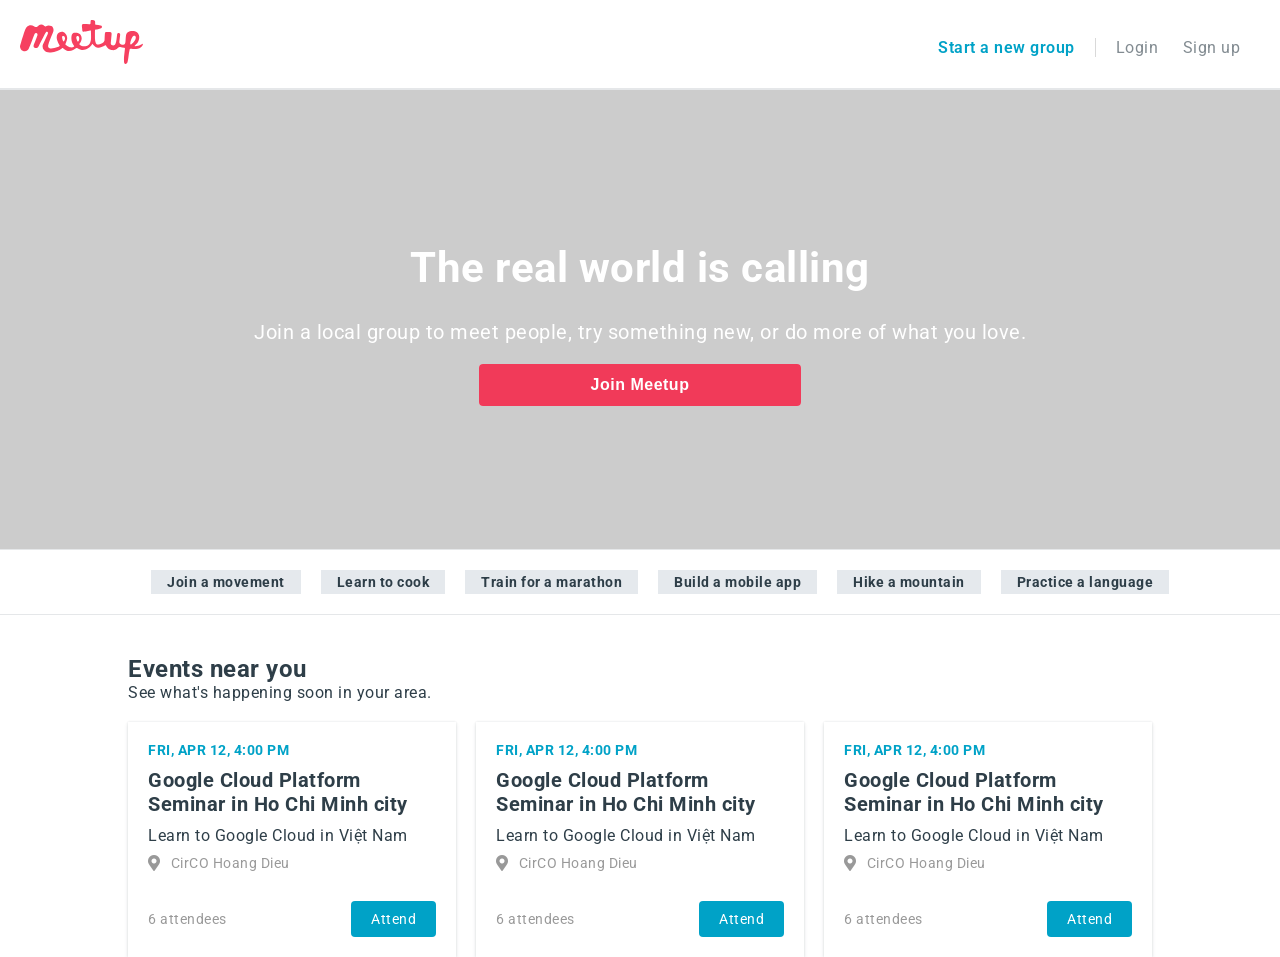
==== index.html @ f7a6c3ff "Built 1/3 Meetup" ====
<!DOCTYPE html>
<html lang="en">

<head>
    <meta charset="UTF-8">
    <meta name="viewport" content="width=device-width, initial-scale=1.0">
    <meta http-equiv="X-UA-Compatible" content="ie=edge">
    <title>Document</title>
    <link rel="stylesheet" href="https://use.fontawesome.com/releases/v5.8.1/css/all.css"
        integrity="sha384-50oBUHEmvpQ+1lW4y57PTFmhCaXp0ML5d60M1M7uH2+nqUivzIebhndOJK28anvf" crossorigin="anonymous">
    <link href="https://fonts.googleapis.com/css?family=Roboto" rel="stylesheet">
    <link rel="stylesheet" href="./style.css">
</head>

<body>
    <div class="nav-bar">
        <div class="logo">
            <img src="./lib/img/logo--script.004ada05.svg" alt="">
        </div>
        <div class="nav-item">
            <div class="nav-link">
                <a href="">Start a new group</a>
            </div>
            <div class="nav-login">
                <a href="">Login</a>
                <a href="">Sign up</a>
            </div>
        </div>
    </div>

    <div class="call-to-action">
        <video autoplay muted loop>
            <source src="https://www.meetup.com/mu_static/en-US/video.dddafbfe.mp4">
        </video>
        <div class="overlay">
        </div>
        <div class="call">
            <h1>The real world is calling</h1>
            <h3>Join a local group to meet people, try something new, or do more of what you love.</h3>
            <button class="action">
                <a href="">Join Meetup</a>
            </button>
        </div>
    </div>

    <div class="explore">
        <ul>
            <li><a href="">Join a movement</a></li>
            <li><a href="">Learn to cook</a></li>
            <li><a href="">Train for a marathon</a></li>
            <li><a href="">Build a mobile app</a></li>
            <li><a href="">Hike a mountain</a></li>
            <li><a href="">Practice a language</a></li>
        </ul>
    </div>

    <div class="container">
        <div class="event">
            <h2>Events near you</h2>
            <span>See what's happening soon in your area.</span>
            <div class="event-item">
                <div class="item">
                    <h3 class="date">fri, apr 12, 4:00 pm</h2>
                    <h2>Google Cloud Platform Seminar in Ho Chi Minh city</h2>
                    <p>Learn to Google Cloud in Việt Nam</p>
                    <div class="location">
                        <i class="fas fa-map-marker-alt"></i>
                        <p>CirCO Hoang Dieu</p>
                    </div>
                    <div class="attend">
                        <p>6 attendees</p>
                        <a href="">Attend</a>
                    </div>
                </div>
                <div class="item">
                    <h3 class="date">fri, apr 12, 4:00 pm</h2>
                    <h2>Google Cloud Platform Seminar in Ho Chi Minh city</h2>
                    <p>Learn to Google Cloud in Việt Nam</p>
                    <div class="location">
                        <i class="fas fa-map-marker-alt"></i>
                        <p>CirCO Hoang Dieu</p>
                    </div>
                    <div class="attend">
                        <p>6 attendees</p>
                        <a href="">Attend</a>
                    </div>
                </div>
                <div class="item">
                    <h3 class="date">fri, apr 12, 4:00 pm</h2>
                    <h2>Google Cloud Platform Seminar in Ho Chi Minh city</h2>
                    <p>Learn to Google Cloud in Việt Nam</p>
                    <div class="location">
                        <i class="fas fa-map-marker-alt"></i>
                        <p>CirCO Hoang Dieu</p>
                    </div>
                    <div class="attend">
                        <p>6 attendees</p>
                        <a href="">Attend</a>
                    </div>
                </div>
            </div>
        </div>
    </div>
</body>

</html>
---- style.css ----
* {
    box-sizing: border-box;
}
body {
    font-family: 'Roboto', sans-serif;
    font-size: 16px;
    margin: 0;
    padding: 0;
    letter-spacing: 0.5px;
    color: #2e3e48;
}

.nav-bar {
    display: flex;
    padding: 20px;
    justify-content: space-between;
    align-items: center;
    border-bottom: 2px solid #E5E7E9;
}

.logo img {
    height: 44px;
}

.nav-item {
    display: flex;
    height: 25px;
    align-items: flex-end;
}

.nav-item a {
    text-decoration: none;
    display: inline-block;
    color: rgba(46,62,72,.6);
    padding: 0 20px;
}

.nav-link {
    border-right: 1px solid rgba(0, 0, 0, 0.15);
}

.nav-link  a {
    color: #00a2c7;
    font-weight: 600;  
}

.nav-link  a:active {
    color: #00a2c7;
}

.nav-login a:first-child {
    padding-right: 0;
}

.nav-login a:hover {
    color: #00a2c7;
}

.call-to-action {
    height: 460px;
    overflow: hidden;
    position: relative;
    border-bottom: 1px solid #E5E7E9;
}

video {
    width: 100%;
    height: auto;
}

.overlay {
    position: absolute;
    top: 0;
    left: 0;
    width: 100%;
    height: 100%;
    background: rgba(0, 0, 0, 0.2);
}

.call-to-action .call {
    position: absolute;
    top: 125px;
    left: 0;
    color: white;
    text-align: center;
    width: 100%;
}

.call-to-action .call h1 {
    font-size: 42px;
}

.call-to-action .call h3 {
    font-size: 20px;
    font-weight: normal;
}

.call-to-action .call a {
    text-decoration: none;
    color: white;
    font-size: 16px;
    display: block;
    padding: 12px 112px;
    background-color: #f13a59;
    border-radius: 4px;
    font-weight: 600;
    letter-spacing: 0.5px;
    transition: 250ms all;
}

.call-to-action .call a:hover {
    background-color: #e81035;
}

.action {
    padding: 0;
    margin: 0;
    border: none;
    border-radius: 4px;
}

.explore {
    padding: 20px 0;
    border-bottom: 1px solid #E5E7E9;

}

.explore ul {
    display: flex;
    list-style: none;
    justify-content: center;
    margin: 0;
}

.explore ul li a {
    text-decoration: none;
    color: #2e3e48;
    display: block;
    background: #E5E9ED;
    font-size: 14px;
    font-weight: bold;
    padding: 4px 16px;
    margin: 0 10px;
    transition: 250ms all;
}

.explore ul li a:hover {
    background: rgba(41,77,107,.17);
}

.container {
    width: 80%;
    margin: 0 auto;
    margin-top: 40px;
}
.event h2, .event h3 {
    margin: 0;
}

.event-item {
    display: flex;
    margin-top: 20px;
}

.event-item .item {
    padding: 20px 20px;
    transition: 250ms all;
    cursor: pointer;
    box-shadow: 0 0 2px 0 rgba(46,62,72,.12), 0 2px 4px 0 rgba(46,62,72,.12);
}

.event-item .item:hover {
    transform: translateY(-1px);
    box-shadow: 0 0 4px 0 rgba(46,62,72,.12), 0 4px 12px 0 rgba(46,62,72,.12);
}

.event-item .item h3 {
    color: #00a2c7;
    font-size: 14px;
    text-transform: uppercase;
}

.event-item .item h2 {
    font-size: 20px;
    margin-top: 10px;
}

.event-item .item p {
    margin: 10px 0;
}
.location {
    display: flex;
    color: rgba(0, 0, 0, 0.4);
}

.location i {
    margin-right: 10px;
}

.location p {
    margin: 0 !important;
    font-size: 14px;
}

.event-item .item:nth-child(2) {
    margin: 0 20px;
}

.attend {
    display: flex;
    color: rgba(0, 0, 0, 0.4);
    justify-content: space-between;
    margin-top: 30px;
    align-items: center;
}

.attend p {
    margin: 0 !important;
    font-size: 14px;
}

.attend a {
    text-decoration: none;
    color: white;
    display: block;
    padding: 10px 20px;
    background-color: #00a2c7;
    border-radius: 4px;
    font-size: 14px;
    transition: 250ms all;
}

.attend a:hover {
    background-color: #008dae;
}
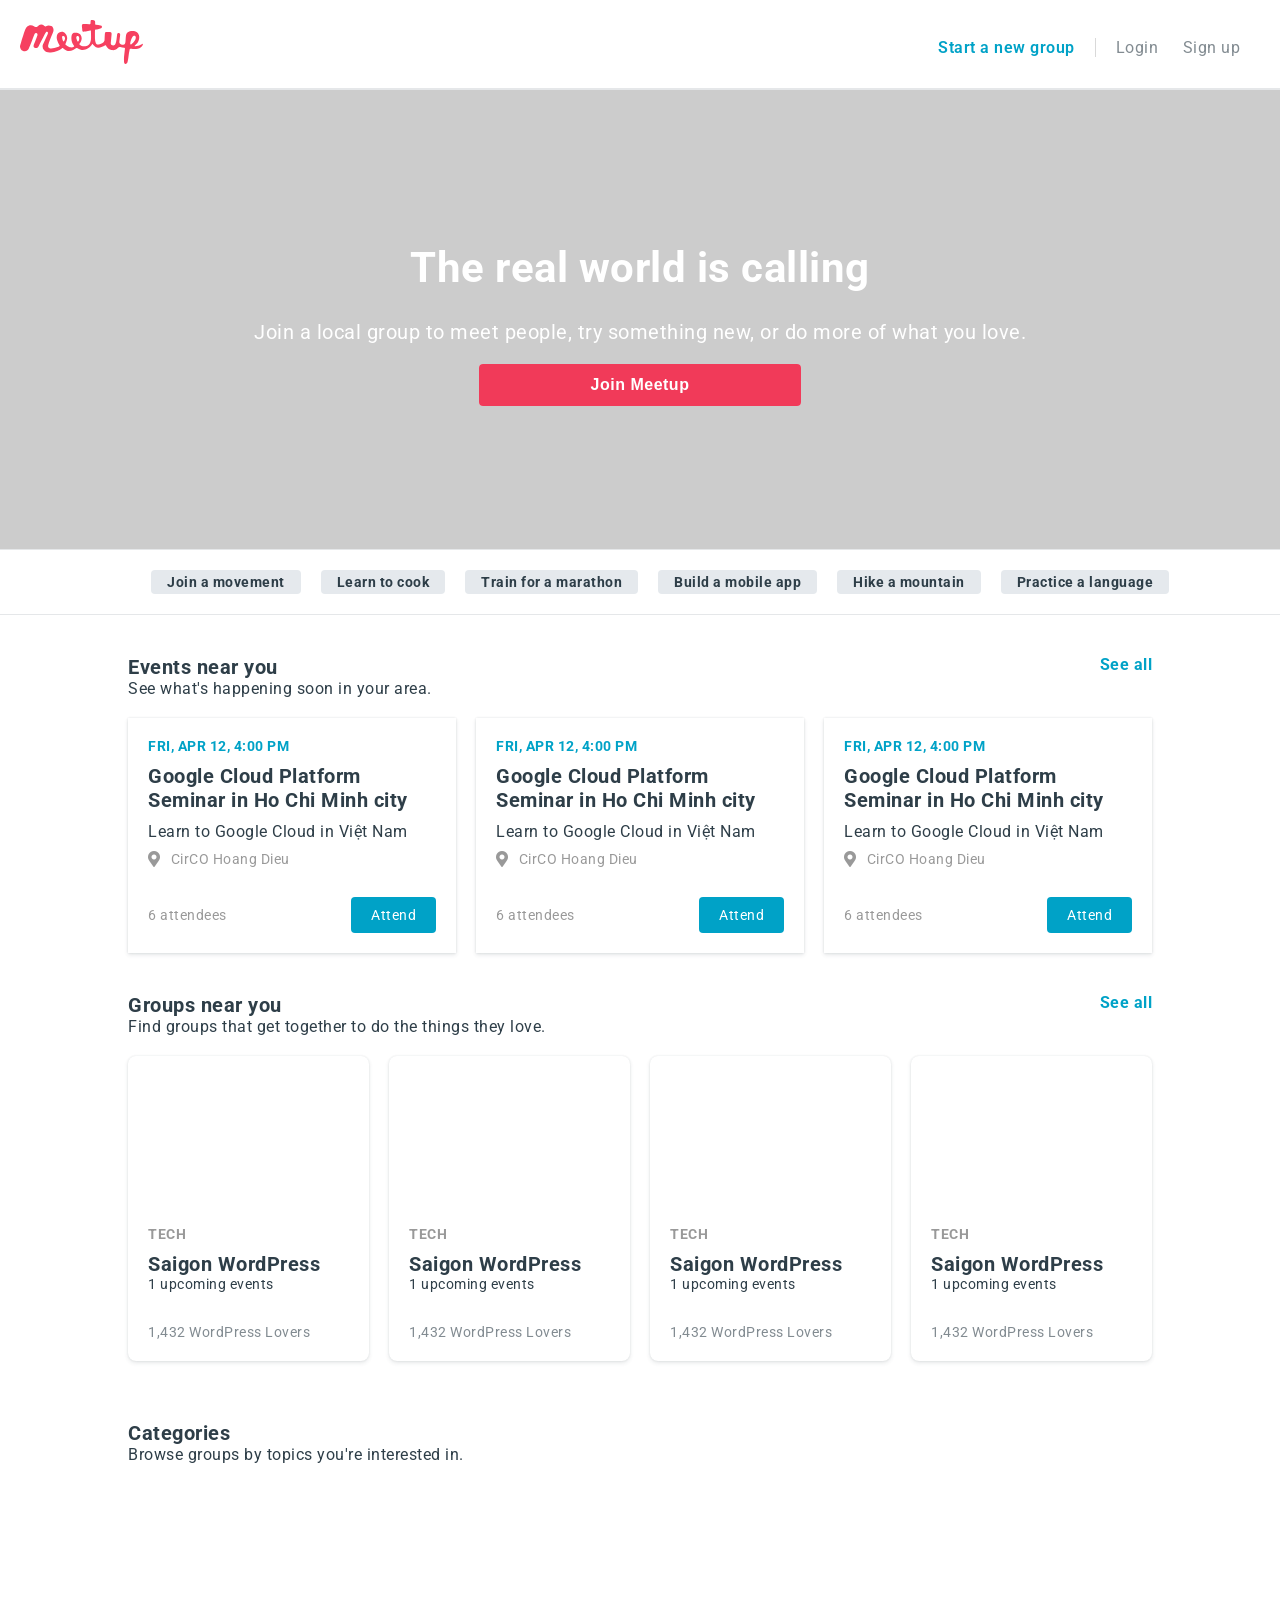
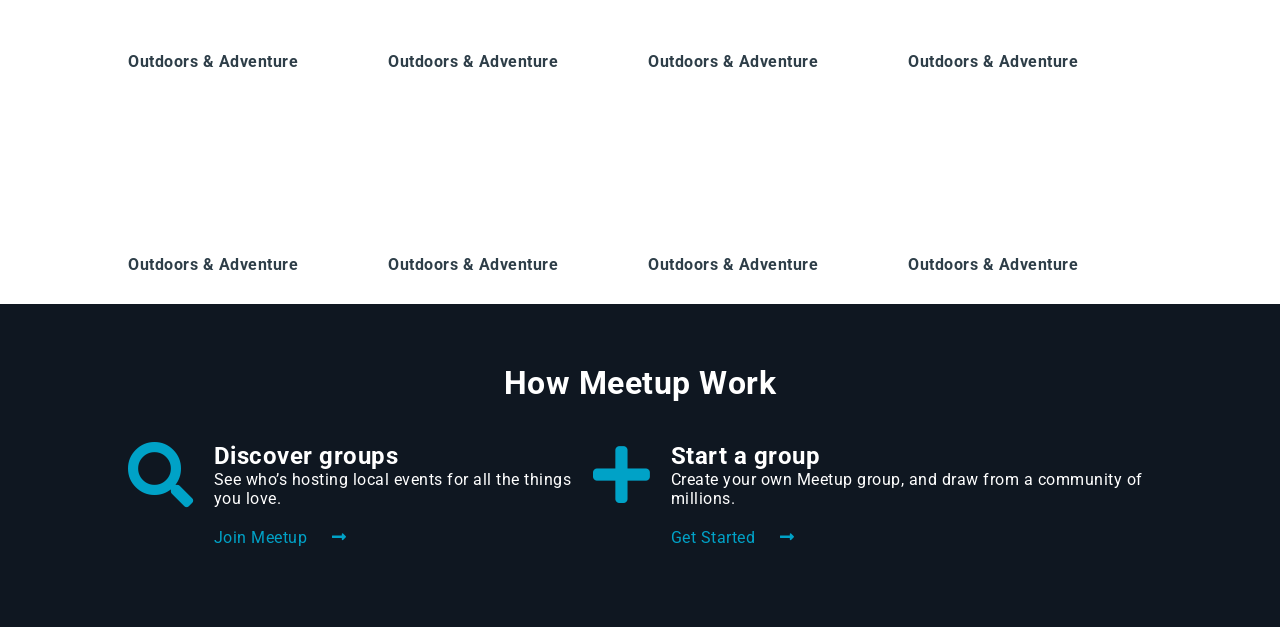
==== commit 416612f6: "built 2/3 meetup" ====
--- a/index.html
+++ b/index.html
@@ -61,42 +61,173 @@
             <div class="event-item">
                 <div class="item">
                     <h3 class="date">fri, apr 12, 4:00 pm</h2>
-                    <h2>Google Cloud Platform Seminar in Ho Chi Minh city</h2>
-                    <p>Learn to Google Cloud in Việt Nam</p>
-                    <div class="location">
-                        <i class="fas fa-map-marker-alt"></i>
-                        <p>CirCO Hoang Dieu</p>
-                    </div>
-                    <div class="attend">
-                        <p>6 attendees</p>
-                        <a href="">Attend</a>
-                    </div>
+                        <h2>Google Cloud Platform Seminar in Ho Chi Minh city</h2>
+                        <p>Learn to Google Cloud in Việt Nam</p>
+                        <div class="location">
+                            <i class="fas fa-map-marker-alt"></i>
+                            <p>CirCO Hoang Dieu</p>
+                        </div>
+                        <div class="attend">
+                            <p>6 attendees</p>
+                            <a href="">Attend</a>
+                        </div>
                 </div>
                 <div class="item">
                     <h3 class="date">fri, apr 12, 4:00 pm</h2>
-                    <h2>Google Cloud Platform Seminar in Ho Chi Minh city</h2>
-                    <p>Learn to Google Cloud in Việt Nam</p>
-                    <div class="location">
-                        <i class="fas fa-map-marker-alt"></i>
-                        <p>CirCO Hoang Dieu</p>
-                    </div>
-                    <div class="attend">
-                        <p>6 attendees</p>
-                        <a href="">Attend</a>
-                    </div>
+                        <h2>Google Cloud Platform Seminar in Ho Chi Minh city</h2>
+                        <p>Learn to Google Cloud in Việt Nam</p>
+                        <div class="location">
+                            <i class="fas fa-map-marker-alt"></i>
+                            <p>CirCO Hoang Dieu</p>
+                        </div>
+                        <div class="attend">
+                            <p>6 attendees</p>
+                            <a href="">Attend</a>
+                        </div>
                 </div>
                 <div class="item">
                     <h3 class="date">fri, apr 12, 4:00 pm</h2>
-                    <h2>Google Cloud Platform Seminar in Ho Chi Minh city</h2>
-                    <p>Learn to Google Cloud in Việt Nam</p>
-                    <div class="location">
-                        <i class="fas fa-map-marker-alt"></i>
-                        <p>CirCO Hoang Dieu</p>
-                    </div>
-                    <div class="attend">
-                        <p>6 attendees</p>
-                        <a href="">Attend</a>
-                    </div>
+                        <h2>Google Cloud Platform Seminar in Ho Chi Minh city</h2>
+                        <p>Learn to Google Cloud in Việt Nam</p>
+                        <div class="location">
+                            <i class="fas fa-map-marker-alt"></i>
+                            <p>CirCO Hoang Dieu</p>
+                        </div>
+                        <div class="attend">
+                            <p>6 attendees</p>
+                            <a href="">Attend</a>
+                        </div>
+                </div>
+            </div>
+            <a href="#" class="see-all">See all</a>
+        </div>
+
+        <div class="group">
+            <h2>Groups near you</h2>
+            <span>Find groups that get together to do the things they love.</span>
+            <div class="group-item">
+                <div class="item">
+                    <div class="img"></div>
+                    <div class="content">
+                        <h3>TECH</h3>
+                        <h2>Saigon WordPress</h2>
+                        <p>1 upcoming events</p>
+                        <span>1,432 WordPress Lovers</span>
+                    </div>
+                </div>
+                <div class="item">
+                    <div class="img"></div>
+                    <div class="content">
+                        <h3>TECH</h3>
+                        <h2>Saigon WordPress</h2>
+                        <p>1 upcoming events</p>
+                        <span>1,432 WordPress Lovers</span>
+                    </div>
+                </div>
+                <div class="item">
+                    <div class="img"></div>
+                    <div class="content">
+                        <h3>TECH</h3>
+                        <h2>Saigon WordPress</h2>
+                        <p>1 upcoming events</p>
+                        <span>1,432 WordPress Lovers</span>
+                    </div>
+                </div>
+                <div class="item">
+                    <div class="img"></div>
+                    <div class="content">
+                        <h3>TECH</h3>
+                        <h2>Saigon WordPress</h2>
+                        <p>1 upcoming events</p>
+                        <span>1,432 WordPress Lovers</span>
+                    </div>
+                </div>
+            </div>
+            <a href="#" class="see-all">See all</a>
+        </div>
+        <div class="categories">
+            <h2>Categories</h2>
+            <span>Browse groups by topics you're interested in.</span>
+            <div class="categories-item">
+                <div class="item">
+                    <div class="img"
+                        style="background-image: url('https://secure.meetupstatic.com/photos/event/2/e/a/7/600_450131943.jpeg')">
+                    </div>
+                    <h3>Outdoors & Adventure</h3>
+                </div>
+                <div class="item">
+                    <div class="img"
+                        style="background-image: url('https://secure.meetupstatic.com/photos/event/2/e/a/d/600_450131949.jpeg')">
+                    </div>
+                    <h3>Outdoors & Adventure</h3>
+                </div>
+                <div class="item">
+                    <div class="img"
+                        style="background-image: url('https://secure.meetupstatic.com/photos/event/2/e/9/c/600_450131932.jpeg')">
+                    </div>
+                    <h3>Outdoors & Adventure</h3>
+                </div>
+                <div class="item">
+                    <div class="img"
+                        style="background-image: url('https://secure.meetupstatic.com/photos/event/2/e/a/e/600_450131950.jpeg')">
+                    </div>
+                    <h3>Outdoors & Adventure</h3>
+                </div>
+                <div class="item">
+                    <div class="img"
+                        style="background-image: url('https://secure.meetupstatic.com/photos/event/2/e/a/c/600_450131948.jpeg')">
+                    </div>
+                    <h3>Outdoors & Adventure</h3>
+                </div>
+                <div class="item">
+                    <div class="img"
+                        style="background-image: url('https://secure.meetupstatic.com/photos/event/2/e/a/5/600_450131941.jpeg')">
+                    </div>
+                    <h3>Outdoors & Adventure</h3>
+                </div>
+                <div class="item">
+                    <div class="img"
+                        style="background-image: url('https://secure.meetupstatic.com/photos/event/2/e/a/4/600_450131940.jpeg')">
+                    </div>
+                    <h3>Outdoors & Adventure</h3>
+                </div>
+                <div class="item">
+                    <div class="img"
+                        style="background-image: url('https://secure.meetupstatic.com/photos/event/2/e/8/8/600_450131912.jpeg')">
+                    </div>
+                    <h3>Outdoors & Adventure</h3>
+                </div>
+            </div>
+        </div>
+    </div>
+
+    <div class="how-work">
+        <h1>How Meetup Work</h1>
+        <div class="how-work-item">
+            <div class="item">
+                <div class="icon">
+                    <i class="fas fa-search"></i>
+                </div>
+                <div class="content">
+                    <h2>Discover groups</h2>
+                    <p>See who’s hosting local events for all the things you love.</p>
+                    <a href="">
+                        <span>Join Meetup</span>
+                        <i class="fas fa-long-arrow-alt-right"></i>
+                    </a>
+                </div>
+            </div>
+            <div class="item">
+                <div class="icon">
+                    <i class="fas fa-plus"></i>
+                </div>
+                <div class="content">
+                    <h2>Start a group</h2>
+                    <p>Create your own Meetup group, and draw from a community of millions.</p>
+                    <a href="">
+                        <span>Get Started</span>
+                        <i class="fas fa-long-arrow-alt-right"></i>
+                    </a>
                 </div>
             </div>
         </div>
--- a/style.css
+++ b/style.css
@@ -142,6 +142,7 @@
     padding: 4px 16px;
     margin: 0 10px;
     transition: 250ms all;
+    border-radius: 4px;
 }
 
 .explore ul li a:hover {
@@ -153,8 +154,26 @@
     margin: 0 auto;
     margin-top: 40px;
 }
+
+.event {
+    position: relative;
+}
+
+.see-all {
+    text-decoration: none;
+    color: #00a2c7;
+    font-weight: bold;
+    position: absolute;
+    top: 0;
+    right: 0;
+}
+
 .event h2, .event h3 {
     margin: 0;
+}
+
+.event h2 {
+    font-size: 20px;
 }
 
 .event-item {
@@ -232,4 +251,167 @@
 
 .attend a:hover {
     background-color: #008dae;
+}
+
+.group {
+    position: relative;
+    margin-top: 40px;
+    margin-bottom: 60px;
+}
+
+.group h2 {
+    margin: 0;
+    font-size: 20px;
+}
+
+.group span {
+    margin: 0;
+}
+
+.group-item {
+    margin-top: 20px;
+    display: flex;
+    justify-content: space-between;
+}
+
+.group h3 {
+    color: rgba(0, 0, 0, 0.4);
+    font-size: 14px;
+    margin: 10px 0;
+}
+
+.group .content {
+    padding: 20px 20px;
+}
+
+.group .content h2 {
+    font-size: 20px;
+}
+
+.group .content p {
+    margin-top: 0px;
+    margin-bottom: 30px;
+    font-size: 14px;
+}
+
+.group .content span {
+    color: rgba(46, 62, 72, 0.6);
+    font-size: 14px;
+}
+
+.group-item .item {
+    width: 100%;
+    border-radius: 8px;
+    overflow: hidden;
+    cursor: pointer;
+    box-shadow: 0 0 2px 0 rgba(46,62,72,.12), 0 2px 4px 0 rgba(46,62,72,.12);
+    transition: 250ms all;
+}
+
+.group-item .item:hover {
+    transform: translateY(-1px);
+    box-shadow: 0 0 4px 0 rgba(46,62,72,.12), 0 4px 12px 0 rgba(46,62,72,.12);
+}
+
+.group-item .item:nth-child(2) {
+    margin: 0 20px;
+}
+
+.group-item .item:nth-child(3) {
+    margin-right: 20px;
+}
+
+.group-item .item .img {
+    width: auto;
+    background-image: url("https://secure.meetupstatic.com/photos/event/1/9/5/2/600_471306482.jpeg");
+    background-size: cover;
+    background-position: 50%;
+    height: 140px;
+}
+
+.categories h2{
+    font-size: 20px;
+}
+
+.categories h2, .categories span, .categories h3 {
+    margin: 0;
+}
+
+.categories-item {
+    margin-top: 20px;
+    display: grid;
+    grid-template-columns: repeat(4, 1fr);
+    grid-column-gap: 16px;
+    grid-row-gap: 16px;
+}
+
+.categories-item .item .img {
+    width: auto;
+    height: 160px;
+    background-position: center;
+    background-size: cover;
+    border-radius: 8px;
+    overflow: hidden;
+}
+
+.categories-item .item h3 {
+    margin-top: 8px;
+    font-size: 16px;
+}
+
+.how-work {
+    margin-top: 30px;
+    background-color: #0f1721;
+    padding-bottom: 60px;
+}
+
+.how-work h1 {
+    text-align: center;
+    padding-top: 60px;
+    margin: 0;
+    margin-bottom: 20px;
+    color: #ffffff;
+}
+
+.how-work-item {
+    display: flex;
+    justify-content: space-around;
+    width: 80%;
+    margin: auto;
+    padding: 20px 0;
+}
+
+.how-work-item .item {
+    display: flex;
+}
+
+.how-work-item .item .icon i {
+    color: #00a2c7;
+    font-size: 65px;
+}
+
+.how-work-item .item .content {
+    padding-left: 20px;
+}
+
+.how-work-item .item .content h2 {
+    margin: 0;
+    color: #ffffff;
+    font-size: 24px;
+}
+
+.how-work-item .item .content p {
+    margin: 0;
+    margin-bottom: 20px;
+    color: #ffffff;
+    font-size: 16px;
+}
+
+.how-work-item .item .content a {
+    text-decoration: none;
+    color: #00a2c7;
+}
+
+.how-work-item .item .content a i {
+    padding-left: 20px;
 }
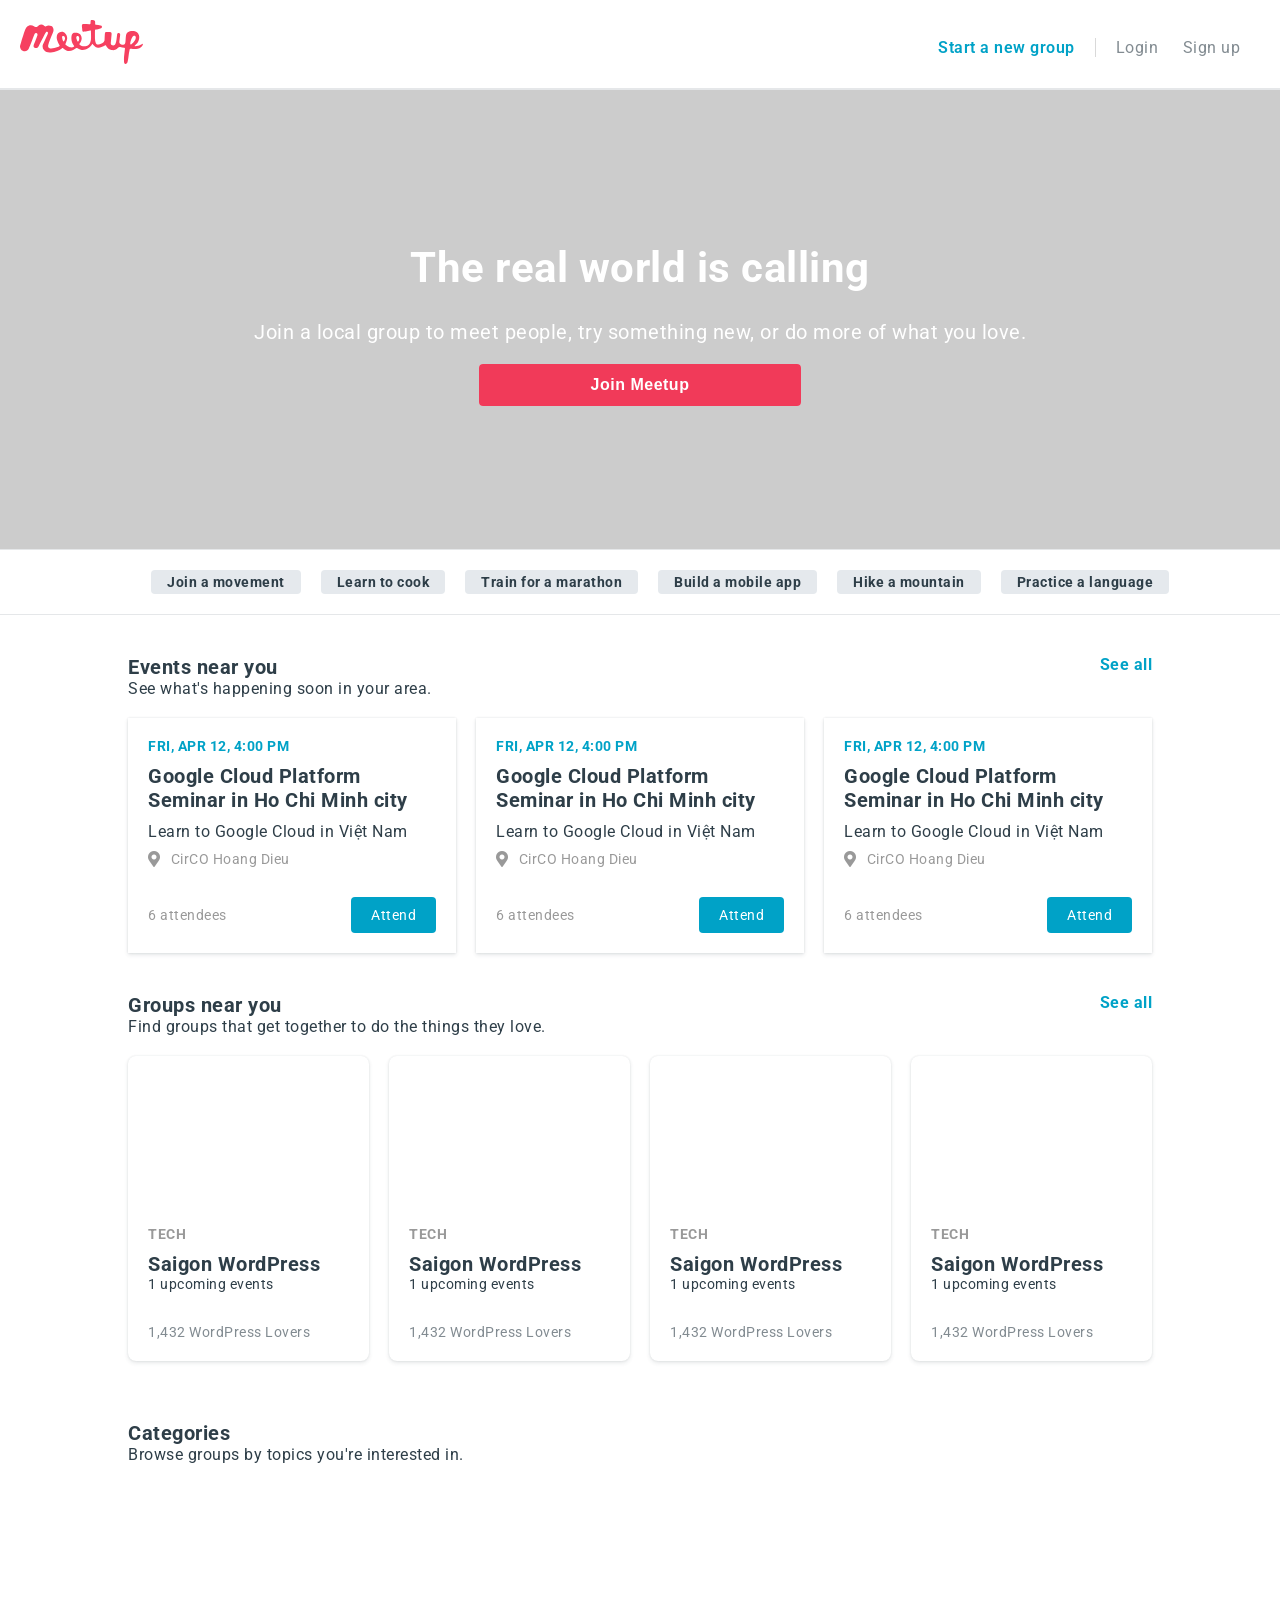
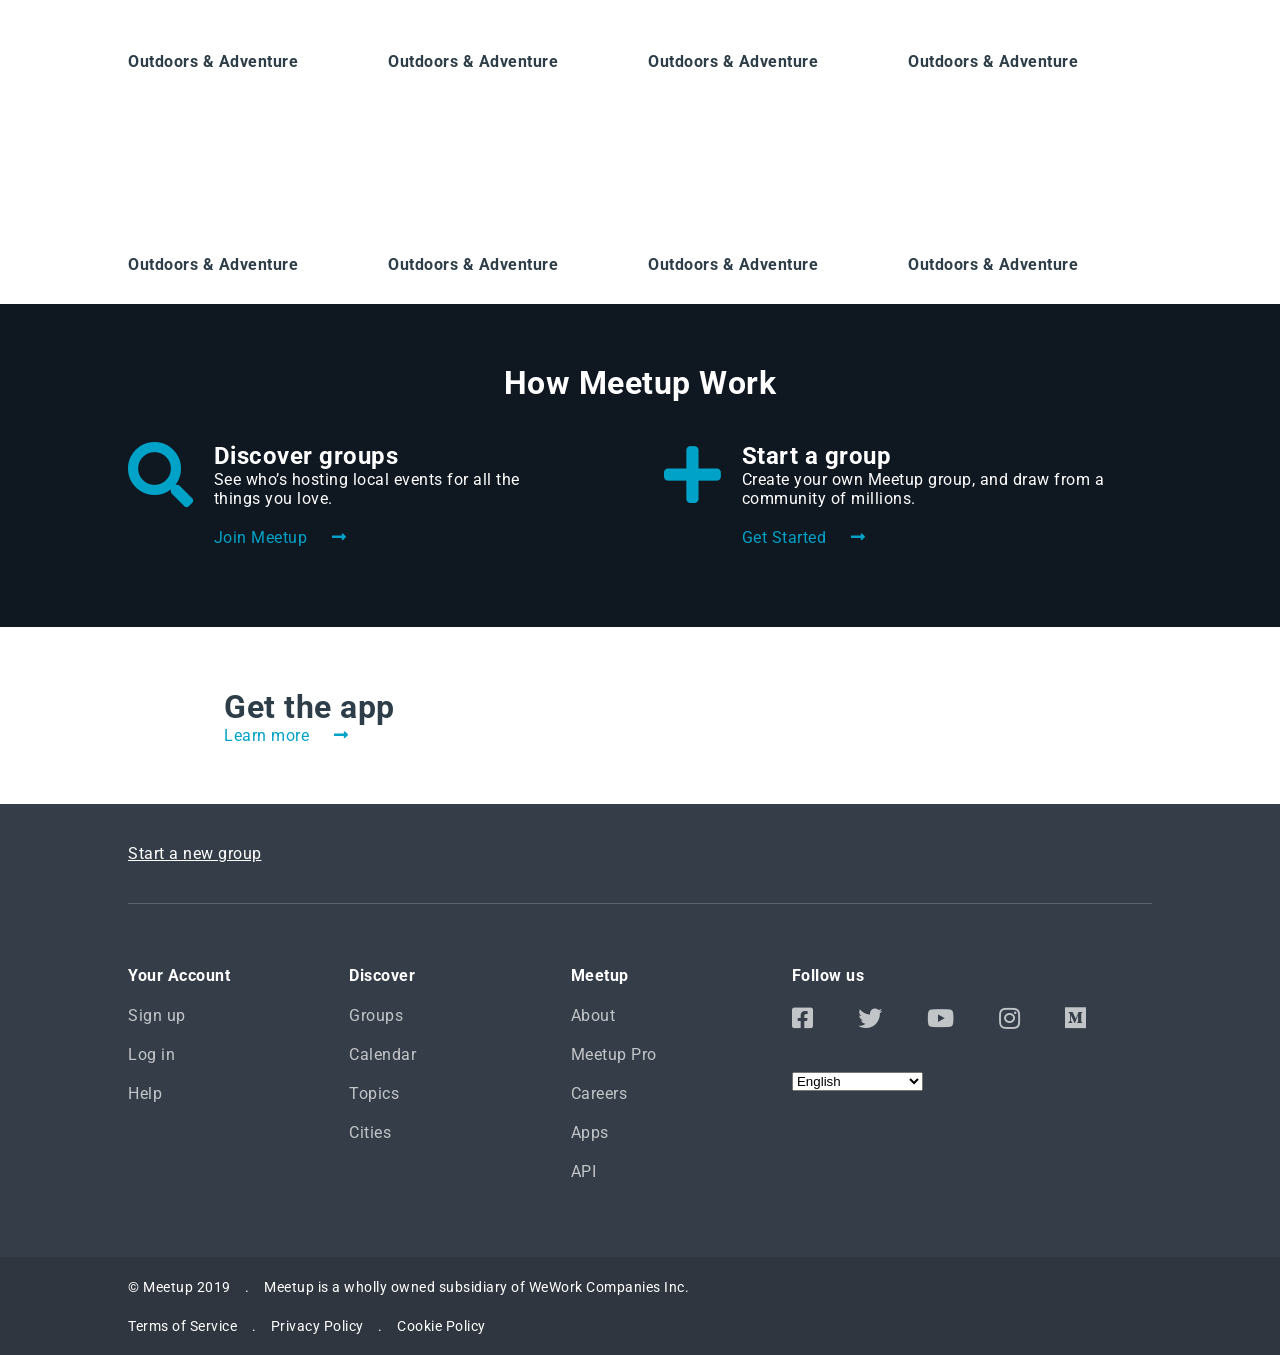
==== commit b0a1aa42: "finished" ====
--- a/index.html
+++ b/index.html
@@ -232,6 +232,113 @@
             </div>
         </div>
     </div>
+
+    <div class="app">
+        <div class="app-container">
+            <div class="get-the-app">
+                <h1>Get the app</h1>
+                <a href="">
+                    <span>Learn more</span>
+                    <i class="fas fa-long-arrow-alt-right"></i>
+                </a>
+                <div class="download">
+                    <a href="">
+                        <img src="https://www.meetup.com/mu_static/en-US/download_en.cf6dad40.png" alt="">
+                    </a>
+                    <a href="">
+                        <img src="https://www.meetup.com/mu_static/en-US/download_en.b85d892d.png" alt="">
+                    </a>
+                </div>
+            </div>
+            <div class="img">
+                <img src="https://www.meetup.com/mu_static/en-US/app_download.1a368bb6.png" alt="">
+            </div>
+        </div>
+    </div>
+
+    <div class="footer">
+        <div class="footer-container">
+            <div class="before-sepatator">
+                <a href="">Start a new group</a>
+            </div>
+            <div class="after-sepatator">
+                <div class="list-item">
+                    <h4>Your Account</h4>
+                    <ul>
+                        <li><a href="">Sign up</a></li>
+                        <li><a href="">Log in</a></li>
+                        <li><a href="">Help</a></li>
+                    </ul>
+                </div>
+                <div class="list-item">
+                    <h4>Discover</h4>
+                    <ul>
+                        <li><a href="">Groups</a></li>
+                        <li><a href="">Calendar</a></li>
+                        <li><a href="">Topics</a></li>
+                        <li><a href="">Cities</a></li>
+                    </ul>
+                </div>
+                <div class="list-item">
+                    <h4>Meetup</h4>
+                    <ul>
+                        <li><a href="">About</a></li>
+                        <li><a href="">Meetup Pro</a></li>
+                        <li><a href="">Careers</a></li>
+                        <li><a href="">Apps</a></li>
+                        <li><a href="">API</a></li>
+                    </ul>
+                </div>
+                <div class="follow">
+                    <h4>Follow us</h4>
+                    <div class="social">
+                        <i class="fab fa-facebook-square"></i>
+                        <i class="fab fa-twitter"></i>
+                        <i class="fab fa-youtube"></i>
+                        <i class="fab fa-instagram"></i>
+                        <i class="fab fa-medium"></i>
+                    </div>
+                    <div class="select-wrapper">
+                        <select name="" id="">
+                            <option selected="" value="en-US">English</option>
+                            <option value="de-DE">Deutsch</option>
+                            <option value="en-AU">English (Australia)</option>
+                            <option value="es">Español</option>
+                            <option value="es-ES">Español (España)</option>
+                            <option value="fr-FR">Français</option>
+                        </select>
+                    </div>
+                    <div class="download">
+                        <a href="">
+                            <img src="https://www.meetup.com/mu_static/en-US/download_en.cf6dad40.png" alt="">
+                        </a>
+                        <a href="">
+                            <img src="https://www.meetup.com/mu_static/en-US/download_en.b85d892d.png" alt="">
+                        </a>
+                    </div>
+                </div>
+            </div>
+        </div>
+    </div>
+
+    <div class="second-footer">
+        <div class="info">
+            <ul>
+                <li>
+                    <span>© Meetup 2019</span>
+                    <span class="dot">.</span>
+                    <span>Meetup is a wholly owned subsidiary of WeWork Companies Inc.</span>
+                </li>
+                <li>
+                    <span>Terms of Service</span>
+                    <span class="dot">.</span>
+                    <span>Privacy Policy</span>
+                    <span class="dot">.</span>
+                    <span>Cookie Policy</span>
+                </li>
+            </ul>  
+        </div>
+    </div>
 </body>
 
 </html>
--- a/style.css
+++ b/style.css
@@ -345,6 +345,10 @@
     grid-row-gap: 16px;
 }
 
+.categories-item .item {
+    cursor: pointer;
+}
+
 .categories-item .item .img {
     width: auto;
     height: 160px;
@@ -414,4 +418,155 @@
 
 .how-work-item .item .content a i {
     padding-left: 20px;
-}+}
+
+.how-work-item .item:nth-child(2) {
+    margin-left: 130px;
+}
+
+.app-container {
+    display: flex;
+    width: 65%;
+    margin: auto;
+    margin-top: 40px;
+    justify-content: space-between;
+    
+}
+
+.get-the-app h1 {
+    margin-bottom: 0;
+}
+
+.get-the-app a {
+    text-decoration: none;
+    color: #00a2c7;
+}
+
+.get-the-app a i {
+    padding-left: 20px;
+}
+
+.download {
+    display: flex;
+    margin-top: 40px;
+}
+
+.download img {
+    width: 160px;
+    height: auto;
+}
+
+.get-the-app .download a:nth-child(2) {
+    padding-left: 20px;
+}
+
+.app-container .img img{
+    max-height: 300px;
+    max-width: 100%;
+    display: block;
+    
+}
+
+.footer {
+    background: #353e48;
+}
+
+.footer-container {
+    width: 80%;
+    margin: auto;
+}
+
+.before-sepatator {
+    padding: 40px 0;
+    border-bottom: 1px solid rgba(255, 255, 255, 0.2)
+}
+
+.before-sepatator a{
+    color: #fff;
+}
+
+.after-sepatator{
+    display: grid;
+    grid-template-columns: repeat(4, 1fr);
+    padding: 40px 0;
+}
+
+.after-sepatator .list-item h4 {
+    color: #fff;
+    font-weight: bold;
+}
+
+.after-sepatator .list-item ul {
+    list-style: none;
+    padding: 0;
+}
+
+.after-sepatator .list-item ul li a{
+    text-decoration: none;
+    color: #c2c5c8;
+}
+
+.after-sepatator .list-item ul li {
+    padding-bottom: 20px;
+}
+
+.follow {
+    width: 360px;
+}
+
+.follow h4{
+    color: #fff;
+    font-weight: bold;
+}
+
+.follow .social {
+    margin-bottom: 40px;
+}
+
+.follow .social i {
+    color: #c2c5c8;
+    display: inline-block;
+    padding-right: 40px;
+    font-size: 24px;
+}
+
+.select-wrapper {
+    margin-bottom: 40px;
+}
+
+.follow .download a:first-child {
+    padding-right: 20px;
+}
+
+.second-footer {
+    background: #2f363f;
+}
+
+.info {
+    width: 80%;
+    margin: auto;
+    padding: 20px 0;
+}
+
+.info ul {
+    margin: 0;
+    padding: 0;
+}
+
+.info ul li {
+    list-style: none;
+}
+
+.info ul li:first-child {
+    margin-bottom: 20px;
+}
+
+.info ul li span {
+    color: #ffffff;
+    font-size: 14px;
+    font-weight: normal;
+}
+
+.dot {
+    margin: 0 10px;
+}
